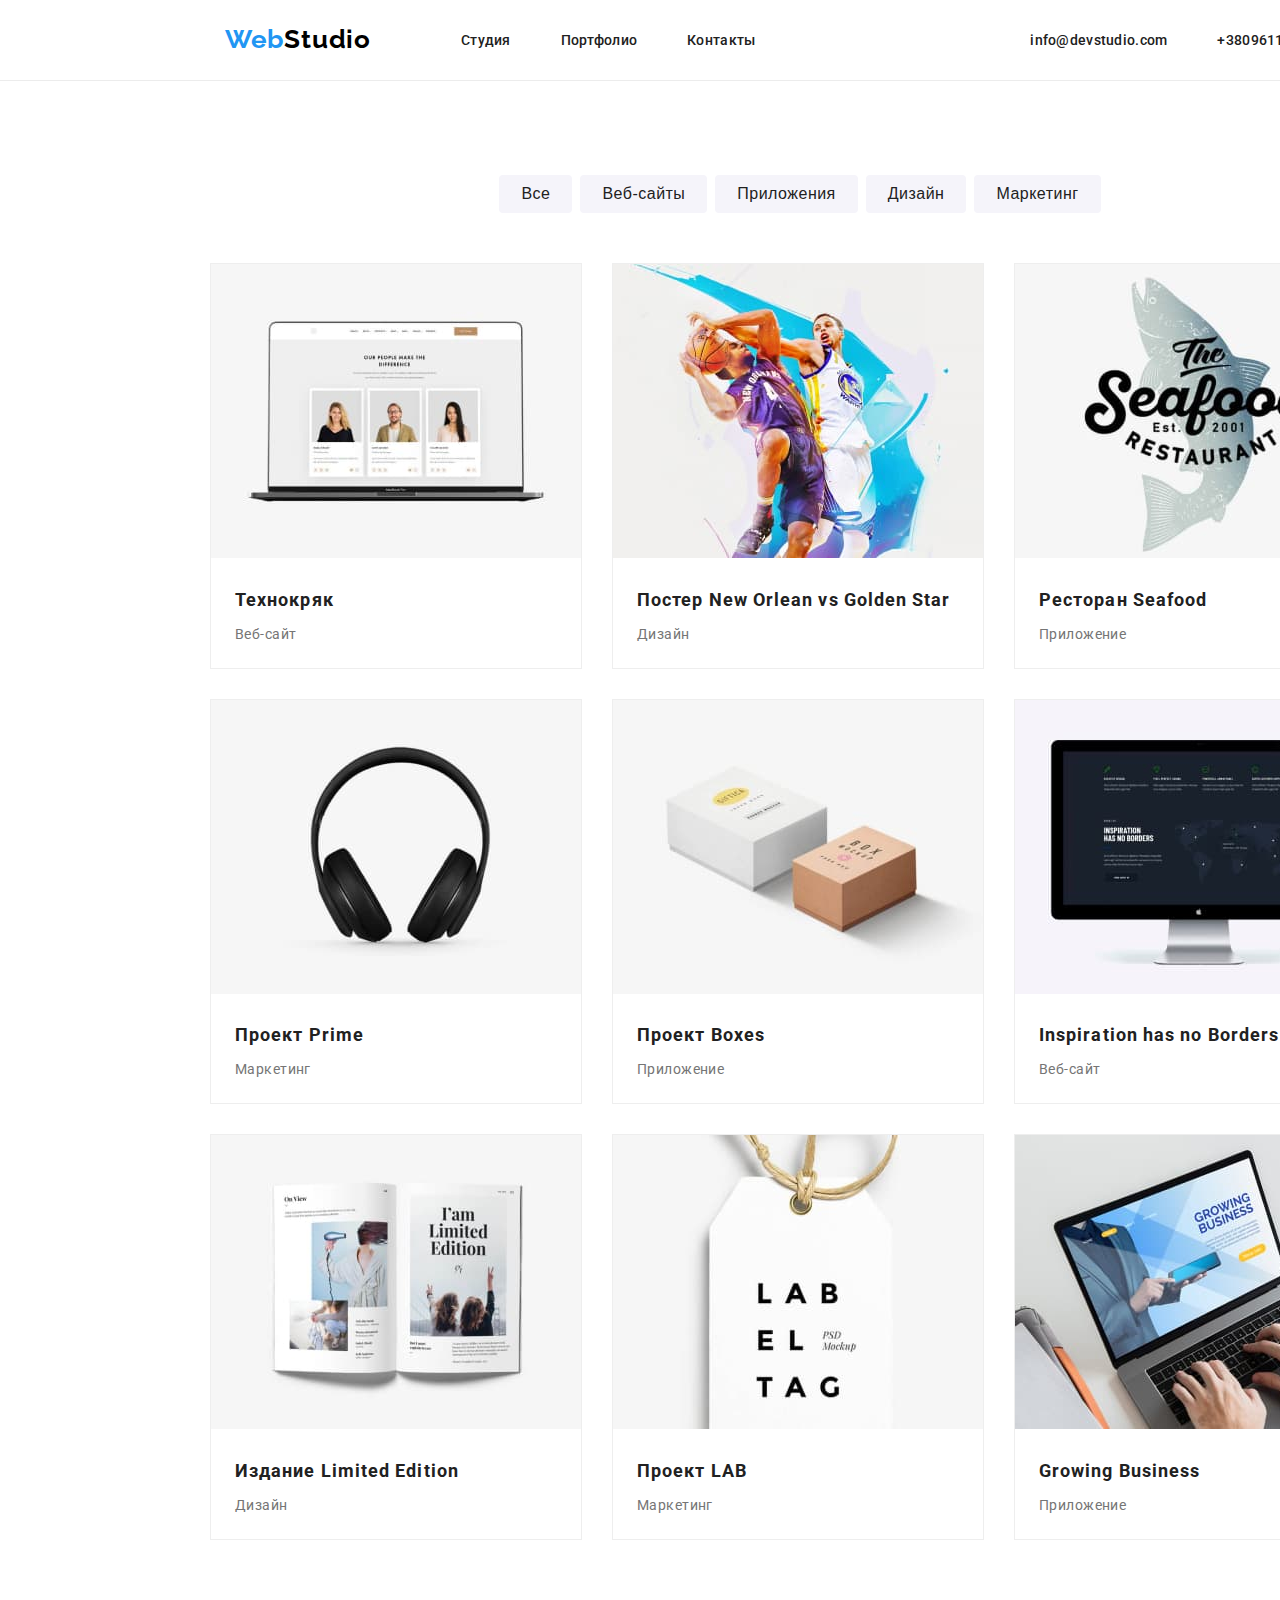
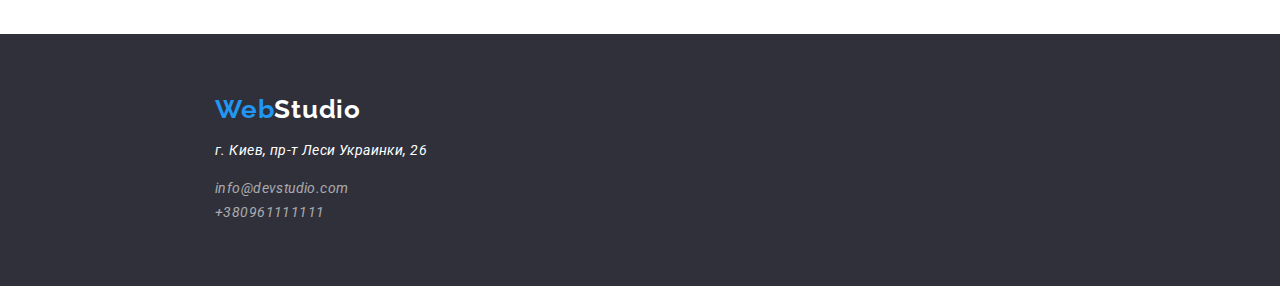
==== portfolio.html @ 82eb261a "finish dz2" ====
<!DOCTYPE html>
<html lang="ru">
  <head>
    <meta charset="UTF-8" />
    <meta http-equiv="X-UA-Compatible" content="IE=edge" />
    <meta name="viewport" content="width=device-width, initial-scale=1.0" />
    <link rel="stylesheet" href="css/style.css" />

    <title>Web Studio</title>
  </head>
  <body>
    <header class="header">
      <nav class="nav_header">
        <a class="header_logo_link" href="./index.html"> Web<span>Studio</span> </a>
        <ul class="header_list">
          <li class="header_item"><a class="header_link" href="/index.html">Студия</a></li>
          <li class="header_item"><a class="header_link" href="/portfolio.html">Портфолио</a></li>
          <li class="header_item"><a class="header_link" href="">Контакты</a></li>
        </ul>
      </nav>
      <ul class="header_list">
        <li class="header_item">
          <a class="header_link" href="mailto:info@devstudio.com">info@devstudio.com</a>
        </li>
        <li class="header_item">
          <a class="header_link" href="tel:+380961111111">+380961111111</a>
        </li>
      </ul>
    </header>
    <main>
      <section class="portfolio">
        <div class="filters">
          <ul class="filters__list">
            <li class="filters__item">
              <button class="filters__button" type="button">Все</button>
            </li>
            <li class="filters__item">
              <button class="filters__button" type="button">Веб-сайты</button>
            </li>
            <li class="filters__item">
              <button class="filters__button" type="button">Приложения</button>
            </li>
            <li class="filters__item">
              <button class="filters__button" type="button">Дизайн</button>
            </li>
            <li class="filters__item">
              <button class="filters__button" type="button">Маркетинг</button>
            </li>
          </ul>
        </div>
        <div class="our__projects">
            <ul class="projects__list">
                <li class="projects__item">
                    <div class="group__item">
                        <img class="item__img" src="/images/item-1.jpg" alt="notebook web-site" width="370">
                        <h2 class="item__title">Технокряк</h2>
                        <p class="item__text">Веб-сайт</p>
                    </div>
                </li>
                <li class="projects__item">
                    <div class="group__item">
                        <img class="item__img" src="/images/item-2.jpg" alt="basketball" width="370">
                        <h2 class="item__title">Постер New Orlean vs Golden Star</h2>
                        <p class="item__text">Дизайн</p>
                    </div>
                </li>
                <li class="projects__item">
                    <div class="group__item">
                        <img class="item__img" src="/images/item-3.jpg" alt="fish" width="370">
                        <h2 class="item__title">Ресторан Seafood</h2>
                        <p class="item__text">Приложение</p>
                    </div>
                </li>
                <li class="projects__item">
                    <div class="group__item">
                        <img class="item__img" src="/images/item-4.jpg" alt="headphones" width="370">
                        <h2 class="item__title">Проект Prime</h2>
                        <p class="item__text">Маркетинг</p>
                    </div>
                </li>
                <li class="projects__item">
                    <div class="group__item">
                        <img class="item__img" src="/images/item-5.jpg" alt="boxes" width="370">
                        <h2 class="item__title">Проект Boxes</h2>
                        <p class="item__text">Приложение</p>
                    </div>
                </li>
                <li class="projects__item">
                    <div class="group__item">
                        <img class="item__img" src="/images/item-6.jpg" alt="monitor" width="370">
                        <h2 class="item__title">Inspiration has no Borders</h2>
                        <p class="item__text">Веб-сайт</p>
                    </div>
                </li>
                <li class="projects__item">
                    <div class="group__item">
                        <img class="item__img" src="/images/item-7.jpg" alt="book" width="370">
                        <h2 class="item__title">Издание Limited Edition</h2>
                        <p class="item__text">Дизайн</p>
                    </div>
                </li>
                <li class="projects__item">
                    <div class="group__item">
                        <img class="item__img" src="/images/item-8.jpg" alt="tag" width="370">
                        <h2 class="item__title">Проект LAB</h2>
                        <p class="item__text">Маркетинг</p>
                    </div>
                </li>
                <li class="projects__item">
                    <div class="group__item">
                        <img class="item__img" src="/images/item-9.jpg" alt="notebook" width="370">
                        <h2 class="item__title">Growing Business</h2>
                        <p class="item__text">Приложение</p>
                    </div>
                </li>
            </ul>
        </div>
      </section>
      
    </main>
    <footer>
      <a class="footer_logo" href="./index.html">Web<span>Studio</span></a>
      <address>
        <p class="footer_text">г. Киев, пр-т Леси Украинки, 26</p>
        <ul class="footer_list">
          <li class="footer_item">
            <a class="footer_link" href="mailto:info@devstudio.com">info@devstudio.com</a>
          </li>
          <li class="footer_item">
            <a class="footer_link" href="tel:+380961111111">+380961111111</a>
          </li>
        </ul>
      </address>
    </footer>
  </body>
</html>
---- css/style.css ----
@import url('https://fonts.googleapis.com/css2?family=Roboto:wght@400;500;700;900&display=swap');
@import url('https://fonts.googleapis.com/css2?family=Raleway:wght@700&display=swap');

:root {
  --main: #212121;
  --secondary: #2196f3;
}

body {
  font-family: 'Roboto', sans-serif;
  font-size: 14px;
  font-style: normal;
  font-weight: normal;
  line-height: 1.2;
  width: 1600px;
  margin: 0 auto;
  color: var(--main);
}

a {
  text-decoration: none;
}

a:hover,
a:focus {
  color: var(--secondary);
}

.header {
  height: 80px;
  align-items: center;
  justify-content: center;
  background: #ffffff;
  display: flex;
  flex-wrap: wrap;
  align-items: center;
  vertical-align: middle;
  justify-content: space-evenly;
  border-bottom: 1px solid #ececec;
}

.nav_header {
  display: flex;
  flex-wrap: wrap;
  align-items: center;
  vertical-align: middle;
  justify-content: space-between;
}

.nav_header > a {
  margin-right: 90px;
  font-family: 'Raleway';
  font-weight: 700;
  font-size: 26px;
  line-height: 31px;
  letter-spacing: 0.03em;
  color: var(--secondary);
}

.nav_header > a > span {
  color: black;
}

.header_list {
  display: flex;
  flex-wrap: wrap;
  padding: 0;
}

.header_item {
  margin-right: 50px;
}

.header_link {
  font-weight: 500;
  line-height: 1.2;
  letter-spacing: 0.02em;
  color: var(--main);
}

li {
  list-style-type: none;
}

.hero {
  height: 600px;
  display: flex;
  flex-wrap: wrap;
  flex-direction: column;
  justify-content: center;
  background: #2f303a;
}

.hero_content {
  display: flex;
  flex-wrap: wrap;
  flex-direction: column;
  align-items: center;
}

.main_text {
  font-weight: 900;
  font-size: 44px;
  line-height: 1.4;
  height: 120px;
  width: 700px;
  /* or 136% */

  text-align: center;
  letter-spacing: 0.06em;
  text-transform: uppercase;

  color: #ffffff;
}

.hero_button {
  background: var(--secondary);
  box-shadow: 0px 4px 4px rgba(0, 0, 0, 0.15);
  border-radius: 4px;
  width: 200px;
  height: 50px;
}

.peculiarities {
  text-align: left;
  margin-top: 94px;
  display: flex;
  justify-content: center;
  align-items: center;
  align-content: center;
  background: #ffffff;
}

.peculiarities_list {
  display: flex;
  flex-wrap: nowrap;
  padding: 0;
}

.peculiarities_item {
  width: 270px;
  height: 100px;
  line-height: 1.71;
  margin-right: 30px;
  padding: 0;
  /* or 171% */

  letter-spacing: 0.03em;

  color: #757575;
}

.peculiarities_item h3 {
  font-weight: 700;
  line-height: 1.2;
  letter-spacing: 0.03em;
  text-transform: uppercase;

  color: var(--main);
}

.our_work {
  text-align: center;
  margin-top: 94px;
}

.our_work_list {
  display: flex;
  flex-wrap: wrap;
  margin-bottom: 94px;
  margin-top: 50px;
  justify-content: center;
  padding: 0;
}

.our_work > h2 {
  font-weight: 700;
  font-size: 36px;
  line-height: 1.2;
  text-align: center;
  letter-spacing: 0.03em;

  color: var(--main);
}

.our_work_item {
  margin-right: 30px;
  width: 370px;
  height: 294px;
}

.our_team {
  display: flex;
  flex-wrap: wrap;
  justify-content: center;
  align-items: center;
  flex-direction: column;
  height: 648px;
  background: #f5f4fa;
}

.our_team_list {
  display: flex;
  flex-wrap: wrap;
  padding: 0px;
}

.our_team_item {
  width: 270px;
  height: 368px;
  margin-right: 30px;
  text-align: center;
  background: #ffffff;
  /* material shadow v1 */

  box-shadow: 0px 1px 3px rgba(0, 0, 0, 0.12), 0px 1px 1px rgba(0, 0, 0, 0.14),
    0px 2px 1px rgba(0, 0, 0, 0.2);
  border-radius: 0px 0px 4px 4px;
}

.team_text {
  font-weight: 500;
  font-size: 16px;
  line-height: 1.2;
  /* identical to box height */

  text-align: center;
  letter-spacing: 0.03em;

  color: var(--main);
  margin-top: 30px;
  margin-bottom: 10px;
}

.our_team_item > p {
  font-size: 16px;
  line-height: 1.2;
  /* identical to box height */

  text-align: center;
  letter-spacing: 0.03em;

  color: #757575;
}

.our_team_text {
  font-weight: 700;
  font-size: 36px;
  line-height: 1.2;
  text-align: center;
  letter-spacing: 0.03em;

  color: var(--main);
  margin-bottom: 50px;
}

footer {
  height: 252px;
  display: flex;
  background: #2f303a;
  padding-left: 215px;
  display: flex;
  flex-wrap: wrap;
  flex-direction: column;
}

.footer_logo {
  font-family: 'Raleway';
  font-weight: 700;
  font-size: 26px;
  line-height: 1.2;
  /* identical to box height */

  letter-spacing: 0.03em;

  color: var(--secondary);
  margin-top: 60px;
}

.footer_logo > span {
  color: white;
}

.footer_text {

  line-height: 1.7;
  /* or 171% */

  letter-spacing: 0.03em;

  color: #ffffff;
}

.footer_list {
  display: flex;
  flex-wrap: wrap;
  flex-direction: column;
  padding: 0;
  margin: 0;
}

.footer_link {
  line-height: 1.7;
  /* or 171% */

  letter-spacing: 0.03em;

  color: rgba(255, 255, 255, 0.6);
}

.filters {
  display: flex;
  flex-wrap: wrap;
  align-items: center;
  justify-content: center;
  width: 1600px;
  padding-top: 94px;
  padding-bottom: 50px;
  align-items: center;
}

.filters__list {
  display: flex;
  flex-wrap: wrap;
  justify-content: center;
  vertical-align: middle;
  padding: 0;
  margin: 0;
}

.filters__item {
  margin-right: 8px;
}

.filters__item:last-child {
  margin: 0;
}

.filters__button {
  font-weight: 500;
  font-size: 16px;
  line-height: 1.62;
  /* identical to box height, or 162% */

  text-align: center;
  letter-spacing: 0.03em;

  color: var(--main);
  background: #f5f4fa;
  border-radius: 4px;
  border: none;
  padding: 6px 22px;
  cursor: pointer;
}

.filters__button:hover,
.filters__button:focus {
  color: white;
  background-color: var(--secondary);
}

.our__projects {
  width: 1180px;
  display: flex;
  flex-wrap: wrap;
  padding-bottom: 94px;
  justify-content: space-between;
  margin: auto;
}

.projects__list {
  margin: 0;
  padding: 0;
  display: flex;
  flex-wrap: wrap;
}

.projects__item {
  display: flex;
  justify-content: center;
  align-items: center;
  margin-right: 30px;
  margin-bottom: 30px;
}

.projects__item:nth-child(3n) {
  margin-right: 0;
}

.projects__item:nth-child(n + 7) {
  margin-bottom: 0;
}

.group__item {
  border: 1px solid #eee;
  text-align: left;
}

.group__item > h2,
.group__item > p {
  padding-left: 24px;
  margin: 0;
}

.group__item h2 {
  margin-top: 20px;
  margin-bottom: 4px;
}

.group__item p {
  margin-bottom: 20px;
}

.item__title {
  font-size: 18px;
  font-weight: 700;
  line-height: 2;
  letter-spacing: 0.06em;
}

.item__text {
  line-height: 1.85;
  margin-bottom: 20px;
  letter-spacing: 0.03em;

  color: #757575;
}
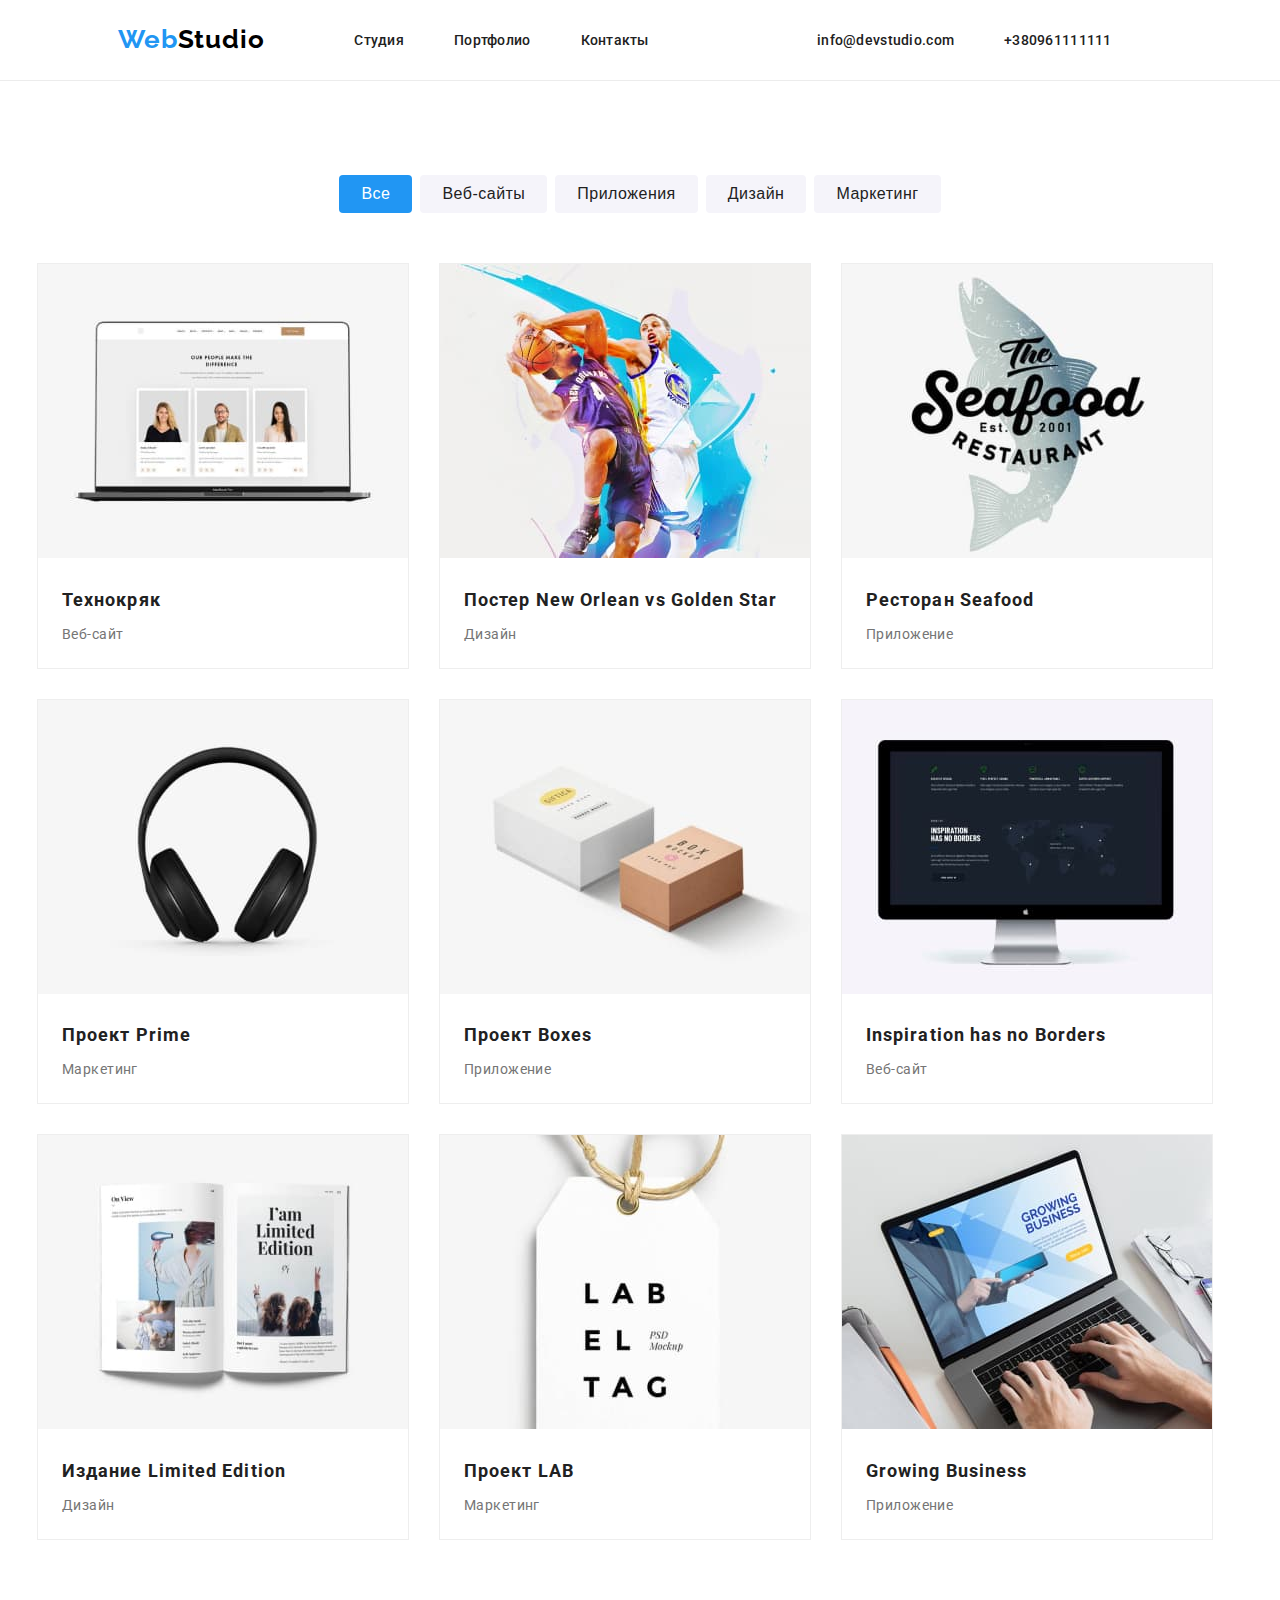
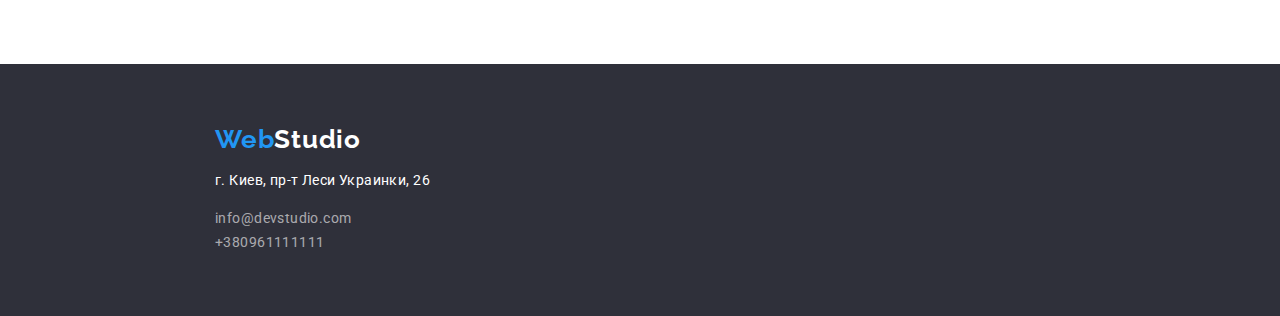
==== commit f462da48: "changes" ====
--- a/portfolio.html
+++ b/portfolio.html
@@ -13,8 +13,8 @@
       <nav class="nav_header">
         <a class="header_logo_link" href="./index.html"> Web<span>Studio</span> </a>
         <ul class="header_list">
-          <li class="header_item"><a class="header_link" href="/index.html">Студия</a></li>
-          <li class="header_item"><a class="header_link" href="/portfolio.html">Портфолио</a></li>
+          <li class="header_item"><a class="header_link" href="index.html">Студия</a></li>
+          <li class="header_item"><a class="header_link" href="portfolio.html">Портфолио</a></li>
           <li class="header_item"><a class="header_link" href="">Контакты</a></li>
         </ul>
       </nav>
@@ -32,7 +32,7 @@
         <div class="filters">
           <ul class="filters__list">
             <li class="filters__item">
-              <button class="filters__button" type="button">Все</button>
+              <button class="filters__button" id="current__button" type="button">Все</button>
             </li>
             <li class="filters__item">
               <button class="filters__button" type="button">Веб-сайты</button>
@@ -49,77 +49,81 @@
           </ul>
         </div>
         <div class="our__projects">
-            <ul class="projects__list">
-                <li class="projects__item">
-                    <div class="group__item">
-                        <img class="item__img" src="/images/item-1.jpg" alt="notebook web-site" width="370">
-                        <h2 class="item__title">Технокряк</h2>
-                        <p class="item__text">Веб-сайт</p>
-                    </div>
-                </li>
-                <li class="projects__item">
-                    <div class="group__item">
-                        <img class="item__img" src="/images/item-2.jpg" alt="basketball" width="370">
-                        <h2 class="item__title">Постер New Orlean vs Golden Star</h2>
-                        <p class="item__text">Дизайн</p>
-                    </div>
-                </li>
-                <li class="projects__item">
-                    <div class="group__item">
-                        <img class="item__img" src="/images/item-3.jpg" alt="fish" width="370">
-                        <h2 class="item__title">Ресторан Seafood</h2>
-                        <p class="item__text">Приложение</p>
-                    </div>
-                </li>
-                <li class="projects__item">
-                    <div class="group__item">
-                        <img class="item__img" src="/images/item-4.jpg" alt="headphones" width="370">
-                        <h2 class="item__title">Проект Prime</h2>
-                        <p class="item__text">Маркетинг</p>
-                    </div>
-                </li>
-                <li class="projects__item">
-                    <div class="group__item">
-                        <img class="item__img" src="/images/item-5.jpg" alt="boxes" width="370">
-                        <h2 class="item__title">Проект Boxes</h2>
-                        <p class="item__text">Приложение</p>
-                    </div>
-                </li>
-                <li class="projects__item">
-                    <div class="group__item">
-                        <img class="item__img" src="/images/item-6.jpg" alt="monitor" width="370">
-                        <h2 class="item__title">Inspiration has no Borders</h2>
-                        <p class="item__text">Веб-сайт</p>
-                    </div>
-                </li>
-                <li class="projects__item">
-                    <div class="group__item">
-                        <img class="item__img" src="/images/item-7.jpg" alt="book" width="370">
-                        <h2 class="item__title">Издание Limited Edition</h2>
-                        <p class="item__text">Дизайн</p>
-                    </div>
-                </li>
-                <li class="projects__item">
-                    <div class="group__item">
-                        <img class="item__img" src="/images/item-8.jpg" alt="tag" width="370">
-                        <h2 class="item__title">Проект LAB</h2>
-                        <p class="item__text">Маркетинг</p>
-                    </div>
-                </li>
-                <li class="projects__item">
-                    <div class="group__item">
-                        <img class="item__img" src="/images/item-9.jpg" alt="notebook" width="370">
-                        <h2 class="item__title">Growing Business</h2>
-                        <p class="item__text">Приложение</p>
-                    </div>
-                </li>
-            </ul>
+          <ul class="projects__list">
+            <li class="projects__item">
+              <div class="group__item">
+                <img
+                  class="item__img"
+                  src="images/item-1.jpg"
+                  alt="notebook web-site"
+                  width="370"
+                />
+                <h2 class="item__title">Технокряк</h2>
+                <p class="item__text">Веб-сайт</p>
+              </div>
+            </li>
+            <li class="projects__item">
+              <div class="group__item">
+                <img class="item__img" src="images/item-2.jpg" alt="basketball" width="370" />
+                <h2 class="item__title">Постер New Orlean vs Golden Star</h2>
+                <p class="item__text">Дизайн</p>
+              </div>
+            </li>
+            <li class="projects__item">
+              <div class="group__item">
+                <img class="item__img" src="images/item-3.jpg" alt="fish" width="370" />
+                <h2 class="item__title">Ресторан Seafood</h2>
+                <p class="item__text">Приложение</p>
+              </div>
+            </li>
+            <li class="projects__item">
+              <div class="group__item">
+                <img class="item__img" src="images/item-4.jpg" alt="headphones" width="370" />
+                <h2 class="item__title">Проект Prime</h2>
+                <p class="item__text">Маркетинг</p>
+              </div>
+            </li>
+            <li class="projects__item">
+              <div class="group__item">
+                <img class="item__img" src="images/item-5.jpg" alt="boxes" width="370" />
+                <h2 class="item__title">Проект Boxes</h2>
+                <p class="item__text">Приложение</p>
+              </div>
+            </li>
+            <li class="projects__item">
+              <div class="group__item">
+                <img class="item__img" src="images/item-6.jpg" alt="monitor" width="370" />
+                <h2 class="item__title">Inspiration has no Borders</h2>
+                <p class="item__text">Веб-сайт</p>
+              </div>
+            </li>
+            <li class="projects__item">
+              <div class="group__item">
+                <img class="item__img" src="images/item-7.jpg" alt="book" width="370" />
+                <h2 class="item__title">Издание Limited Edition</h2>
+                <p class="item__text">Дизайн</p>
+              </div>
+            </li>
+            <li class="projects__item">
+              <div class="group__item">
+                <img class="item__img" src="images/item-8.jpg" alt="tag" width="370" />
+                <h2 class="item__title">Проект LAB</h2>
+                <p class="item__text">Маркетинг</p>
+              </div>
+            </li>
+            <li class="projects__item">
+              <div class="group__item">
+                <img class="item__img" src="images/item-9.jpg" alt="notebook" width="370" />
+                <h2 class="item__title">Growing Business</h2>
+                <p class="item__text">Приложение</p>
+              </div>
+            </li>
+          </ul>
         </div>
       </section>
-      
     </main>
     <footer>
-      <a class="footer_logo" href="./index.html">Web<span>Studio</span></a>
+      <a class="footer_logo" href="index.html">Web<span>Studio</span></a>
       <address>
         <p class="footer_text">г. Киев, пр-т Леси Украинки, 26</p>
         <ul class="footer_list">
--- a/css/style.css
+++ b/css/style.css
@@ -12,18 +12,13 @@
   font-style: normal;
   font-weight: normal;
   line-height: 1.2;
-  width: 1600px;
+  width: auto;
   margin: 0 auto;
   color: var(--main);
 }
 
 a {
   text-decoration: none;
-}
-
-a:hover,
-a:focus {
-  color: var(--secondary);
 }
 
 .header {
@@ -76,6 +71,19 @@
   line-height: 1.2;
   letter-spacing: 0.02em;
   color: var(--main);
+}
+
+.header__contacts .header_link {
+  color: #757575;
+}
+
+.current {
+  color: var(--secondary);
+}
+
+.header_link:hover,
+.header_link:focus {
+  color: var(--secondary);
 }
 
 li {
@@ -119,6 +127,8 @@
   border-radius: 4px;
   width: 200px;
   height: 50px;
+  border: none;
+  padding: 0;
 }
 
 .peculiarities {
@@ -150,8 +160,9 @@
   color: #757575;
 }
 
-.peculiarities_item h3 {
-  font-weight: 700;
+.peculiarities_item > h3 {
+  font-weight: 700;
+  font-size: 14px;
   line-height: 1.2;
   letter-spacing: 0.03em;
   text-transform: uppercase;
@@ -281,11 +292,13 @@
   color: white;
 }
 
+address {
+  font-style: normal;
+}
+
 .footer_text {
-
   line-height: 1.7;
   /* or 171% */
-
   letter-spacing: 0.03em;
 
   color: #ffffff;
@@ -302,7 +315,6 @@
 .footer_link {
   line-height: 1.7;
   /* or 171% */
-
   letter-spacing: 0.03em;
 
   color: rgba(255, 255, 255, 0.6);
@@ -313,10 +325,11 @@
   flex-wrap: wrap;
   align-items: center;
   justify-content: center;
-  width: 1600px;
+  width: auto;
   padding-top: 94px;
   padding-bottom: 50px;
   align-items: center;
+  margin: auto;
 }
 
 .filters__list {
@@ -360,11 +373,11 @@
 }
 
 .our__projects {
-  width: 1180px;
+  width: auto;
   display: flex;
   flex-wrap: wrap;
   padding-bottom: 94px;
-  justify-content: space-between;
+  justify-content: center;
   margin: auto;
 }
 
@@ -373,6 +386,7 @@
   padding: 0;
   display: flex;
   flex-wrap: wrap;
+  justify-content: center;
 }
 
 .projects__item {
@@ -381,14 +395,6 @@
   align-items: center;
   margin-right: 30px;
   margin-bottom: 30px;
-}
-
-.projects__item:nth-child(3n) {
-  margin-right: 0;
-}
-
-.projects__item:nth-child(n + 7) {
-  margin-bottom: 0;
 }
 
 .group__item {
@@ -422,6 +428,10 @@
   line-height: 1.85;
   margin-bottom: 20px;
   letter-spacing: 0.03em;
-
   color: #757575;
 }
+
+#current__button {
+  background-color: var(--secondary);
+  color: white;
+}
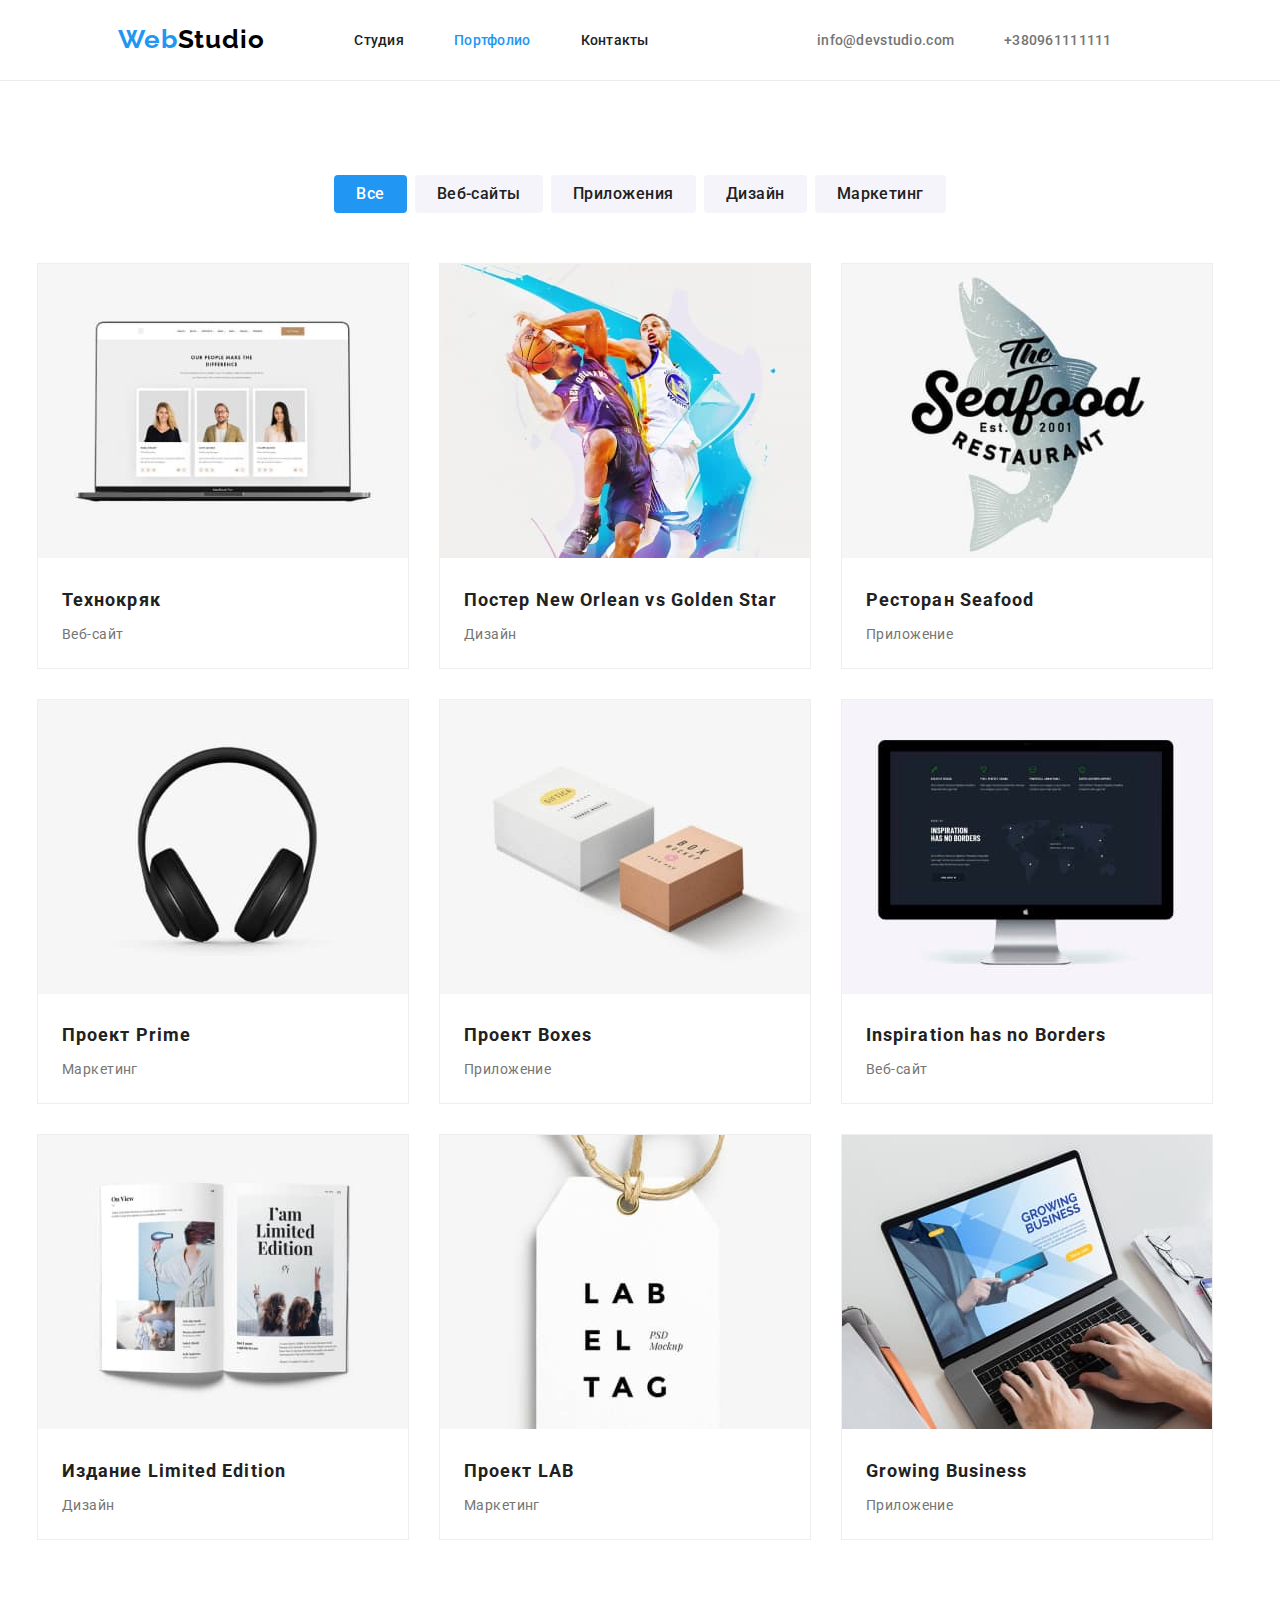
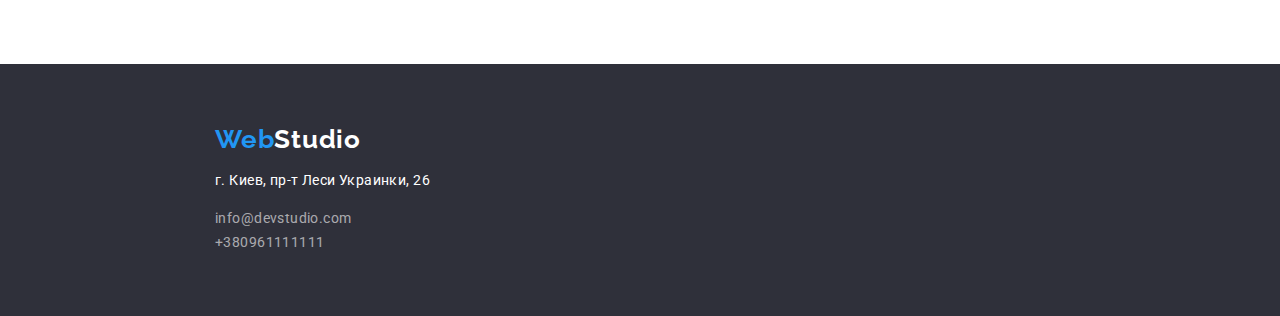
==== commit 8c620c38: "last changes" ====
--- a/portfolio.html
+++ b/portfolio.html
@@ -7,6 +7,12 @@
     <link rel="stylesheet" href="css/style.css" />
 
     <title>Web Studio</title>
+    <link rel="preconnect" href="https://fonts.googleapis.com" />
+    <link rel="preconnect" href="https://fonts.gstatic.com" crossorigin />
+    <link
+      href="https://fonts.googleapis.com/css2?family=Roboto:wght@400;500;700;900&display=swap"
+      rel="stylesheet"
+    />
   </head>
   <body>
     <header class="header">
@@ -14,18 +20,22 @@
         <a class="header_logo_link" href="./index.html"> Web<span>Studio</span> </a>
         <ul class="header_list">
           <li class="header_item"><a class="header_link" href="index.html">Студия</a></li>
-          <li class="header_item"><a class="header_link" href="portfolio.html">Портфолио</a></li>
+          <li class="header_item">
+            <a class="header_link current" href="portfolio.html">Портфолио</a>
+          </li>
           <li class="header_item"><a class="header_link" href="">Контакты</a></li>
         </ul>
       </nav>
-      <ul class="header_list">
-        <li class="header_item">
-          <a class="header_link" href="mailto:info@devstudio.com">info@devstudio.com</a>
-        </li>
-        <li class="header_item">
-          <a class="header_link" href="tel:+380961111111">+380961111111</a>
-        </li>
-      </ul>
+      <div class="header__contacts">
+        <ul class="header_list">
+          <li class="header_item">
+            <a class="header_link" href="mailto:info@devstudio.com">info@devstudio.com</a>
+          </li>
+          <li class="header_item">
+            <a class="header_link" href="tel:+380961111111">+380961111111</a>
+          </li>
+        </ul>
+      </div>
     </header>
     <main>
       <section class="portfolio">
--- a/css/style.css
+++ b/css/style.css
@@ -129,6 +129,11 @@
   height: 50px;
   border: none;
   padding: 0;
+  color: #fff;
+  font-size: 16px;
+  line-height: 1.875;
+  letter-spacing: 0.06em;
+  font-weight: 700;
 }
 
 .peculiarities {
@@ -149,25 +154,31 @@
 
 .peculiarities_item {
   width: 270px;
-  height: 100px;
+  height: 101px;
+  margin-right: 30px;
+}
+
+.peculiarities_item > h3 {
+  font-weight: 700;
+  font-size: 14px;
+  line-height: 1.2;
+  letter-spacing: 0.03em;
+  text-transform: uppercase;
+
+  color: var(--main);
+  margin-bottom: 10px;
+}
+
+.peculiarities__text {
   line-height: 1.71;
   margin-right: 30px;
   padding: 0;
   /* or 171% */
 
   letter-spacing: 0.03em;
+  margin: auto;
 
   color: #757575;
-}
-
-.peculiarities_item > h3 {
-  font-weight: 700;
-  font-size: 14px;
-  line-height: 1.2;
-  letter-spacing: 0.03em;
-  text-transform: uppercase;
-
-  color: var(--main);
 }
 
 .our_work {
@@ -320,6 +331,11 @@
   color: rgba(255, 255, 255, 0.6);
 }
 
+.footer_link:hover,
+.footer_link:active {
+  color: var(--secondary);
+}
+
 .filters {
   display: flex;
   flex-wrap: wrap;
@@ -350,6 +366,7 @@
 }
 
 .filters__button {
+  font-family: 'Roboto', sans-serif;
   font-weight: 500;
   font-size: 16px;
   line-height: 1.62;
